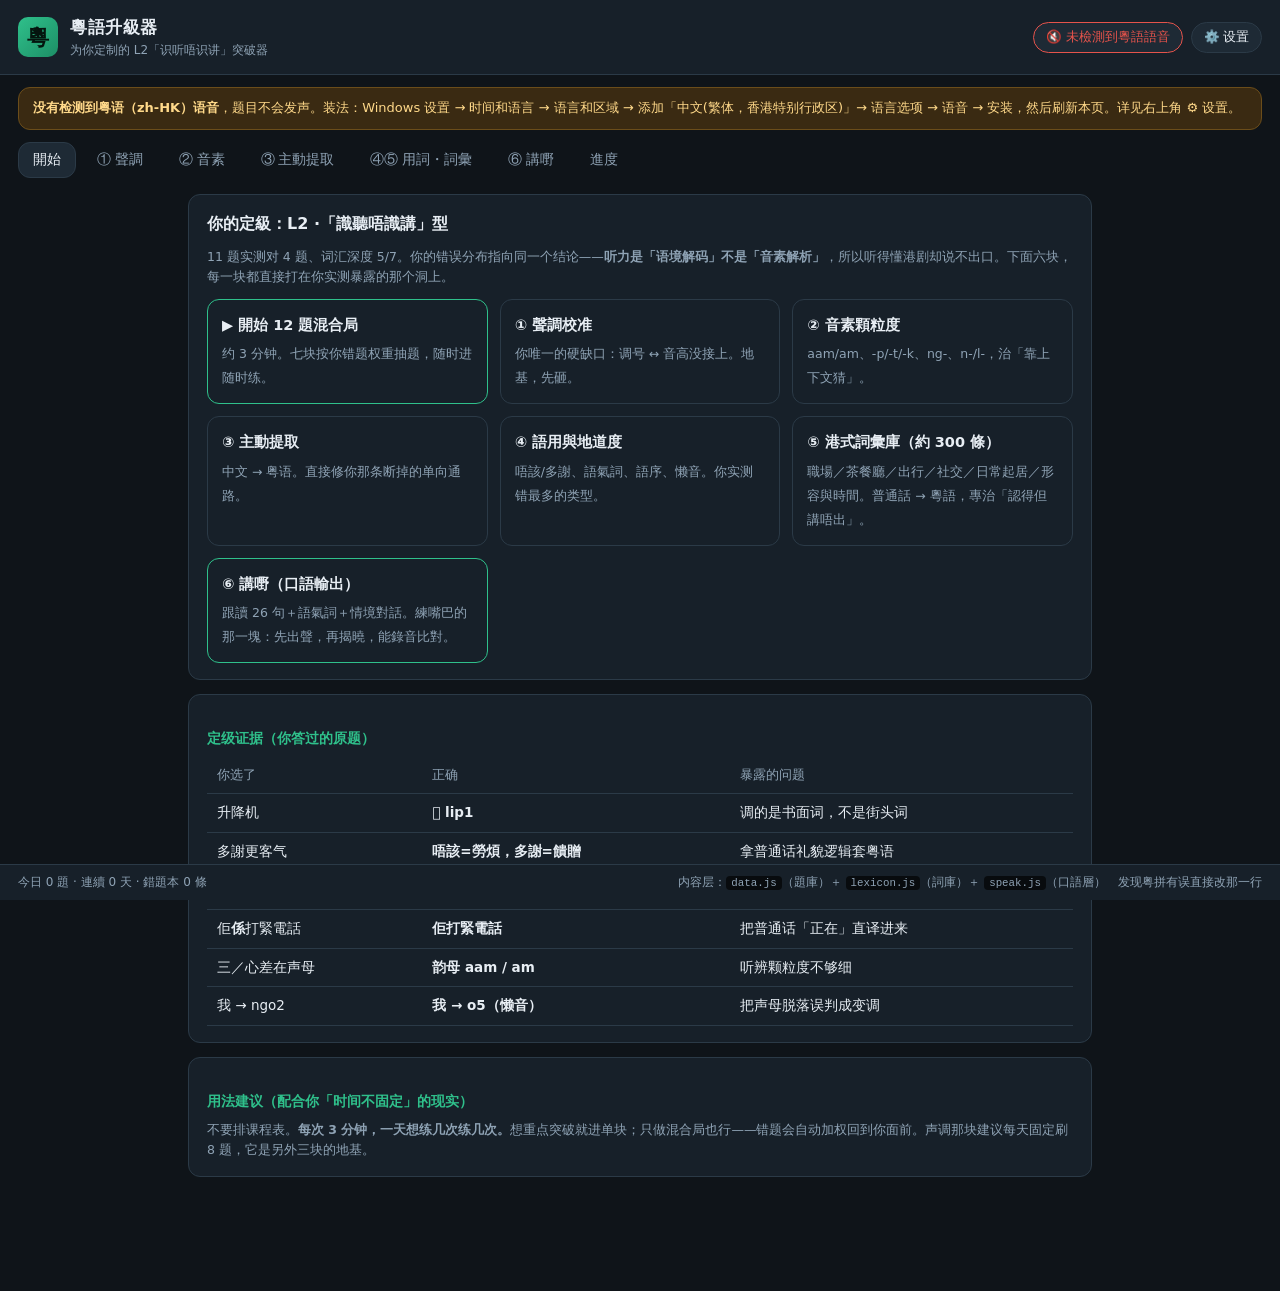
==== index.html @ c8d817ca "Add files via upload" ====
<!DOCTYPE html>
<html lang="zh-Hans">
<head>
<meta charset="utf-8">
<meta name="viewport" content="width=device-width, initial-scale=1">
<meta name="theme-color" content="#0f1419">
<meta name="apple-mobile-web-app-capable" content="yes">
<meta name="apple-mobile-web-app-status-bar-style" content="black-translucent">
<meta name="apple-mobile-web-app-title" content="粵語升級器">
<link rel="icon" href="data:image/svg+xml,%3Csvg xmlns='http://www.w3.org/2000/svg' viewBox='0 0 32 32'%3E%3Crect width='32' height='32' rx='7' fill='%232fc08b'/%3E%3Ctext x='16' y='24' font-size='21' text-anchor='middle' fill='%2304140e'%3E%E7%B2%B5%3C/text%3E%3C/svg%3E">
<title>粵語升級器 · CantoDrill</title>
<link rel="stylesheet" href="style.css">
</head>
<body>

<header class="top">
  <div class="brand">
    <span class="logo">粵</span>
    <div>
      <h1>粵語升級器</h1>
      <p class="sub">为你定制的 L2「识听唔识讲」突破器</p>
    </div>
  </div>
  <div class="top-right">
    <button id="voiceChip" class="chip" title="点击检测／选择粤语语音">🔊 检测语音</button>
    <button id="btnSettings" class="chip">⚙️ 设置</button>
  </div>
</header>

<div id="voiceWarn" class="warn hidden"></div>

<nav class="tabs" id="tabs">
  <button data-route="home" class="active">開始</button>
  <button data-route="tone">① 聲調</button>
  <button data-route="pair">② 音素</button>
  <button data-route="drill">③ 主動提取</button>
  <button data-route="lex">④⑤ 用詞・詞彙</button>
  <button data-route="speak">⑥ 講嘢</button>
  <button data-route="progress">進度</button>
</nav>

<main id="view"></main>

<footer class="foot">
  <span id="footStat"></span>
  <span class="dim">内容层：<code>data.js</code>（題庫）＋ <code>lexicon.js</code>（詞庫）＋ <code>speak.js</code>（口語層）　发现粤拼有误直接改那一行</span>
</footer>

<!-- 设置面板 -->
<div id="settings" class="drawer hidden">
  <div class="drawer-inner">
    <h2>设置</h2>

    <label>粤语语音（zh-HK）
      <select id="voiceSel"></select>
    </label>

    <label>语速 <b id="rateVal">0.8</b>×
      <input id="rate" type="range" min="0.4" max="1.2" step="0.05" value="0.8">
    </label>

    <div class="row">
      <button id="btnTest" class="btn small">试听「唔該，埋單」</button>
      <button id="btnList" class="btn small ghost">列出全部语音</button>
    </div>

    <label>每局题量 <b id="lenVal">12</b>
      <input id="len" type="range" min="6" max="30" step="1" value="12">
    </label>

    <details>
      <summary>没有粤语语音怎么办？</summary>
      <p class="dim small">
        Windows：设置 → 时间和语言 → 语言和区域 → 中文(繁体，香港特别行政区) → 语言选项 → 语音 → 安装。
        装完刷新本页。装不了也能用：所有题目都有粤拼，只是没有声音。
      </p>
    </details>

    <hr>
    <button id="btnReset" class="btn danger small">清除全部学习进度</button>
    <button id="btnClose" class="btn small">关闭</button>
  </div>
</div>

<div id="voiceList" class="drawer hidden">
  <div class="drawer-inner">
    <h2>本机可用语音</h2>
    <div id="voiceListBody" class="dim small"></div>
    <button id="btnCloseList" class="btn small">关闭</button>
  </div>
</div>

<script src="data.js"></script>
<script src="lexicon.js"></script>
<script src="speak.js"></script>
<script src="app.js"></script>
</body>
</html>
---- style.css ----
:root{
  --bg:#0f1419; --panel:#172029; --panel2:#1e2a35; --line:#2b3a47;
  --fg:#e8eef4; --dim:#8fa3b5; --jade:#2fc08b; --jade-d:#1d8f66;
  --amber:#f0b429; --red:#e5534b; --blue:#4a9eda;
  --radius:12px;
}
*{box-sizing:border-box}
html,body{margin:0;padding:0}
body{
  background:var(--bg); color:var(--fg);
  font:15px/1.6 "Microsoft YaHei","PingFang SC","Segoe UI",system-ui,sans-serif;
  padding-bottom:70px;
}
code{background:#000a;padding:1px 5px;border-radius:4px;font-size:.9em}
.hidden{display:none !important}
.dim{color:var(--dim)}
.small{font-size:12.5px}

/* ---------- header ---------- */
.top{
  display:flex;justify-content:space-between;align-items:center;gap:12px;
  padding:14px 18px;border-bottom:1px solid var(--line);background:var(--panel);
  position:sticky;top:0;z-index:20;flex-wrap:wrap;
}
.brand{display:flex;align-items:center;gap:12px}
.logo{
  width:40px;height:40px;flex:0 0 40px;border-radius:10px;
  background:linear-gradient(135deg,var(--jade),var(--jade-d));
  display:grid;place-items:center;font-size:22px;font-weight:700;color:#04140e;
}
.top h1{margin:0;font-size:17px;letter-spacing:.5px}
.sub{margin:0;font-size:12px;color:var(--dim)}
.top-right{display:flex;gap:8px}
.chip{
  background:var(--panel2);color:var(--fg);border:1px solid var(--line);
  border-radius:999px;padding:6px 12px;font-size:12.5px;cursor:pointer;
}
.chip:hover{border-color:var(--jade)}
.chip.on{border-color:var(--jade);color:var(--jade)}
.chip.off{border-color:var(--red);color:var(--red)}

/* ---------- warn ---------- */
.warn{
  margin:12px 18px 0;padding:10px 14px;border-radius:var(--radius);
  background:#3a2a12;border:1px solid #6b4d1a;color:#ffd98a;font-size:13px;
}

/* ---------- tabs ---------- */
.tabs{display:flex;gap:6px;padding:12px 18px 0;flex-wrap:wrap}
.tabs button{
  background:transparent;border:1px solid transparent;color:var(--dim);
  padding:8px 14px;border-radius:var(--radius);cursor:pointer;font-size:13.5px;
}
.tabs button:hover{color:var(--fg);background:var(--panel)}
.tabs button.active{background:var(--panel2);color:var(--fg);border-color:var(--line)}

/* ---------- layout ---------- */
main{padding:16px 18px 30px;max-width:940px;margin:0 auto}
.card{
  background:var(--panel);border:1px solid var(--line);border-radius:var(--radius);
  padding:16px 18px;margin-bottom:14px;
}
.card h2{margin:0 0 10px;font-size:16px}
.card h3{margin:16px 0 8px;font-size:14px;color:var(--jade)}
.grid{display:grid;gap:12px;grid-template-columns:repeat(auto-fit,minmax(210px,1fr))}
.mod{
  background:var(--panel);border:1px solid var(--line);border-radius:var(--radius);
  padding:14px;cursor:pointer;transition:.15s;text-align:left;
}
.mod:hover{border-color:var(--jade);transform:translateY(-2px)}
.mod b{display:block;font-size:14.5px;margin-bottom:4px}
.mod span{font-size:12.5px;color:var(--dim)}

/* ---------- buttons ---------- */
.btn{
  background:var(--jade);color:#04140e;border:0;border-radius:10px;
  padding:11px 18px;font-size:14.5px;font-weight:600;cursor:pointer;
}
.btn:hover{filter:brightness(1.08)}
.btn.small{padding:7px 13px;font-size:13px}
.btn.ghost{background:transparent;border:1px solid var(--line);color:var(--fg)}
.btn.danger{background:var(--red);color:#fff}
.btn.big{display:block;width:100%;padding:16px;font-size:16.5px}
.btn[disabled]{opacity:.45;cursor:default}

/* ---------- quiz ---------- */
.qhead{display:flex;justify-content:space-between;font-size:12.5px;color:var(--dim);margin-bottom:14px}
.bar{height:4px;background:var(--panel2);border-radius:3px;overflow:hidden;margin-bottom:16px}
.bar i{display:block;height:100%;background:var(--jade);transition:.25s}

.prompt{text-align:center;padding:14px 6px}
.prompt .hz{font-size:44px;letter-spacing:4px;font-weight:600}
.prompt .jy{font-size:19px;color:var(--jade);letter-spacing:1.2px;margin-top:6px}
.prompt .zh{font-size:26px;font-weight:600;line-height:1.5}
.prompt .asklbl{font-size:13px;color:var(--dim);margin-bottom:8px}

.opts{display:grid;gap:9px;grid-template-columns:1fr 1fr;margin-top:12px}
.opts.one-col{grid-template-columns:1fr}
.opts.six{grid-template-columns:repeat(6,1fr)}
.opt{
  background:var(--panel2);border:1px solid var(--line);color:var(--fg);
  border-radius:10px;padding:13px;cursor:pointer;font-size:15px;text-align:center;
}
.opt:hover{border-color:var(--jade)}
.opt.right{background:#123a2b;border-color:var(--jade);color:var(--jade)}
.opt.wrong{background:#3a1a18;border-color:var(--red);color:#ffb3ae}
.opt .l2{display:block;font-size:12.5px;color:var(--dim);margin-top:3px}

.fb{margin-top:14px;padding:12px 14px;border-radius:10px;font-size:13.5px;line-height:1.7}
.fb.ok{background:#123a2b;border:1px solid var(--jade-d)}
.fb.no{background:#3a1a18;border:1px solid #7a2b26}
.fb .tag{font-weight:700;margin-right:6px}
.fb .rule{display:block;margin-top:6px;color:var(--dim)}

.actions{display:flex;gap:10px;margin-top:14px;flex-wrap:wrap;justify-content:center}

/* ---------- tone table ---------- */
table{width:100%;border-collapse:collapse;font-size:13.5px}
th,td{text-align:left;padding:8px 10px;border-bottom:1px solid var(--line)}
th{color:var(--dim);font-weight:500;font-size:12.5px}
.contour{display:inline-block;width:66px;height:30px;vertical-align:middle}
.contour svg{display:block}

/* ---------- list ---------- */
.item{
  border:1px solid var(--line);border-radius:10px;padding:11px 13px;margin-bottom:8px;
  background:var(--panel2);display:flex;justify-content:space-between;gap:12px;align-items:flex-start;
}
.item .l{flex:1}
.item .hz{font-size:17px;font-weight:600}
.item .jy{color:var(--jade);font-size:13px;margin-left:8px}
.item .note{font-size:12.5px;color:var(--dim);margin-top:3px}
.item .cn{color:var(--dim);text-decoration:line-through;font-size:13px}
.mini{
  background:var(--panel);border:1px solid var(--line);color:var(--fg);
  border-radius:8px;width:32px;height:32px;cursor:pointer;flex:0 0 32px;font-size:14px;
}
.mini:hover{border-color:var(--jade)}

/* ---------- stats ---------- */
.stat{display:flex;gap:18px;flex-wrap:wrap;margin-bottom:6px}
.stat div{background:var(--panel2);border-radius:10px;padding:10px 14px;min-width:100px}
.stat b{display:block;font-size:22px;color:var(--jade)}
.stat span{font-size:12px;color:var(--dim)}
.acc{height:8px;background:var(--panel2);border-radius:4px;overflow:hidden;margin:5px 0}
.acc i{display:block;height:100%;background:var(--jade)}

/* ---------- drawer ---------- */
.drawer{
  position:fixed;inset:0;background:#000b;z-index:50;
  display:flex;align-items:flex-start;justify-content:center;padding:60px 16px;
}
.drawer-inner{
  background:var(--panel);border:1px solid var(--line);border-radius:var(--radius);
  padding:20px;width:100%;max-width:460px;max-height:80vh;overflow:auto;
}
.drawer h2{margin:0 0 14px;font-size:16px}
.drawer label{display:block;margin-bottom:14px;font-size:13px;color:var(--dim)}
.drawer select,.drawer input[type=range]{width:100%;margin-top:6px}
.drawer select{background:var(--panel2);color:var(--fg);border:1px solid var(--line);border-radius:8px;padding:8px}
.drawer .row{display:flex;gap:8px;margin-bottom:14px;flex-wrap:wrap}
.drawer hr{border:0;border-top:1px solid var(--line);margin:16px 0}
.drawer details{margin-bottom:14px}
.drawer summary{cursor:pointer;font-size:13px;color:var(--jade)}

.foot{
  position:fixed;bottom:0;left:0;right:0;background:var(--panel);
  border-top:1px solid var(--line);padding:8px 18px;font-size:12px;color:var(--dim);
  display:flex;justify-content:space-between;gap:12px;flex-wrap:wrap;
}
@media (max-width:560px){
  .opts.six{grid-template-columns:repeat(3,1fr)}
  .opts{grid-template-columns:1fr}
  .prompt .hz{font-size:30px}
  .prompt .zh{font-size:20px}
  main{padding:12px 12px 72px}
  .card{padding:14px}
  .btn{padding:12px 14px}
  .btn.big{padding:15px;font-size:16px}
  .top{padding:10px 12px}
  .top h1{font-size:16px}
  .sub{display:none}
  .logo{width:32px;height:32px;flex:0 0 32px;font-size:18px}
  .tabs{padding:8px 10px 0;gap:5px}
  .tabs button{padding:8px 10px;font-size:13px}
  .item{padding:9px 10px}
  .item .hz{font-size:16px}
  .foot{padding:6px 12px;font-size:11px}
  .foot .dim{display:none}
}
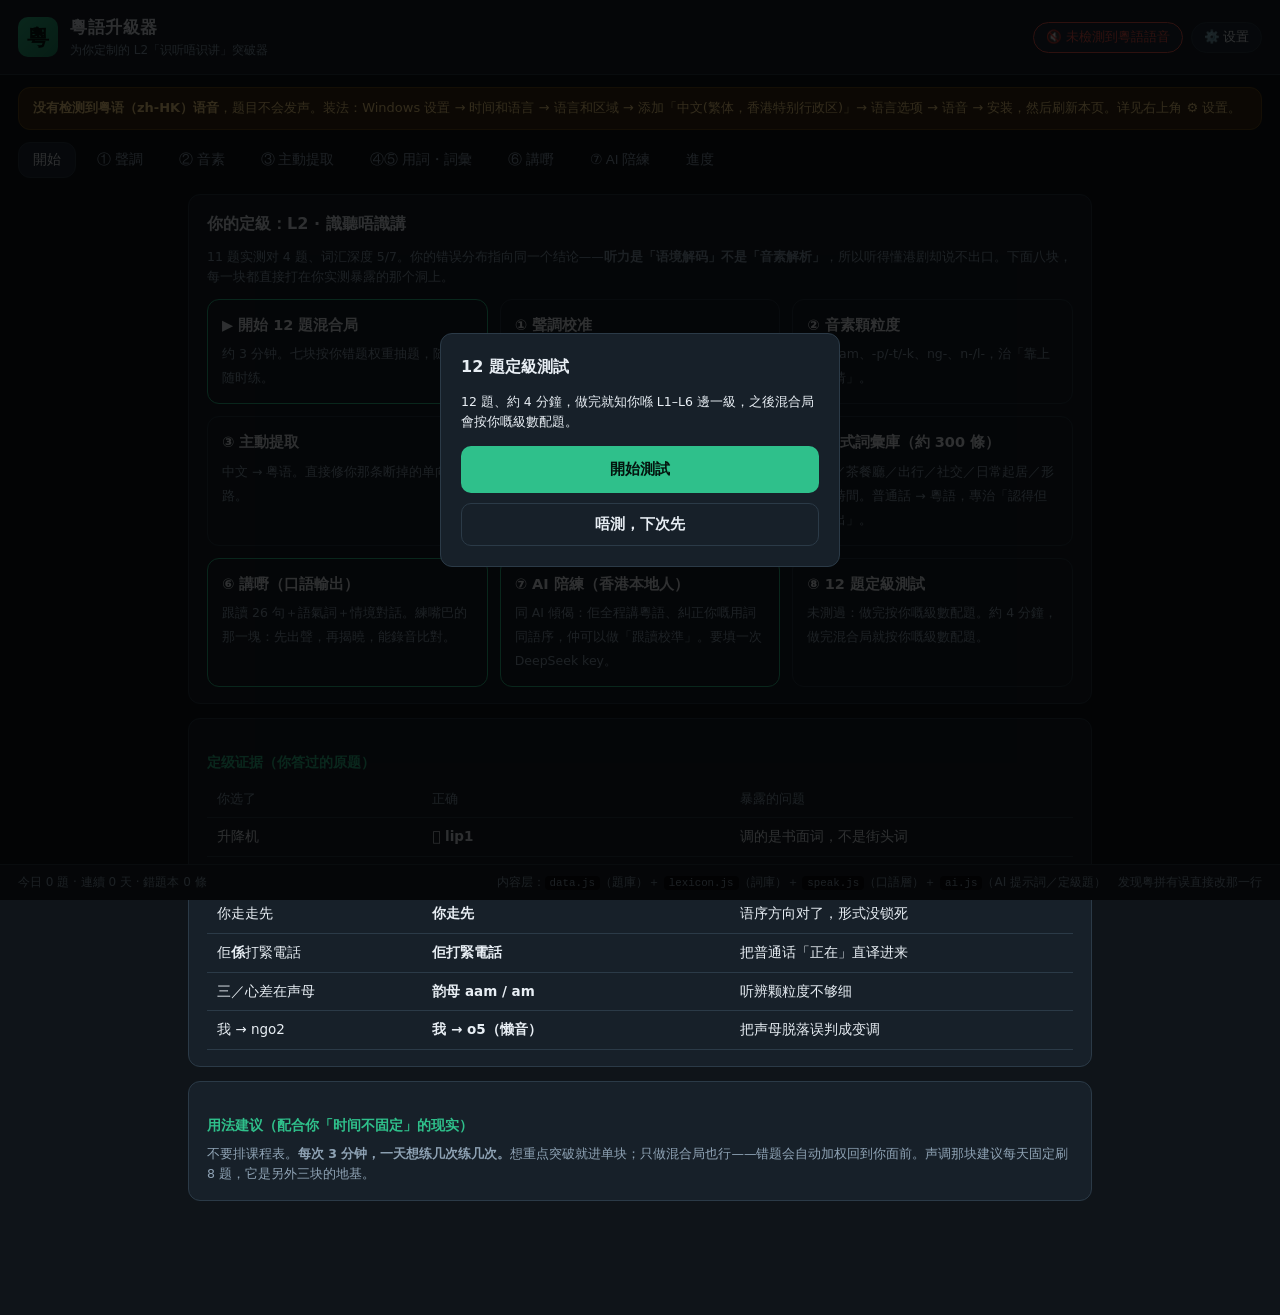
==== commit b9e2e974: "Add files via upload" ====
--- a/index.html
+++ b/index.html
@@ -36,6 +36,7 @@
   <button data-route="drill">③ 主動提取</button>
   <button data-route="lex">④⑤ 用詞・詞彙</button>
   <button data-route="speak">⑥ 講嘢</button>
+  <button data-route="ai">⑦ AI 陪練</button>
   <button data-route="progress">進度</button>
 </nav>
 
@@ -43,7 +44,7 @@
 
 <footer class="foot">
   <span id="footStat"></span>
-  <span class="dim">内容层：<code>data.js</code>（題庫）＋ <code>lexicon.js</code>（詞庫）＋ <code>speak.js</code>（口語層）　发现粤拼有误直接改那一行</span>
+  <span class="dim">内容层：<code>data.js</code>（題庫）＋ <code>lexicon.js</code>（詞庫）＋ <code>speak.js</code>（口語層）＋ <code>ai.js</code>（AI 提示詞／定級題）　发现粤拼有误直接改那一行</span>
 </footer>
 
 <!-- 设置面板 -->
@@ -77,6 +78,41 @@
     </details>
 
     <hr>
+    <h3>⑦ AI 陪練 / 語言</h3>
+
+    <label>界面與 AI 語言
+      <select id="aiLangSel">
+        <option value="yue">粵語（繁體，港式口語）</option>
+        <option value="zh">普通话（简体，AI 用普通话解释）</option>
+      </select>
+    </label>
+
+    <label>粵語語音識別（用嚟校準發音）
+      <select id="asrLangSel">
+        <option value="yue-Hant-HK">粵語 yue-Hant-HK（最先試）</option>
+        <option value="zh-HK">zh-HK（本機冇粵語識別時）</option>
+        <option value="zh-CN">zh-CN（最後手段）</option>
+      </select>
+    </label>
+
+    <label>DeepSeek API key（只存本機瀏覽器）
+      <input id="aiKeySet" type="password" autocomplete="off" spellcheck="false" placeholder="sk-...">
+    </label>
+
+    <label>模型
+      <input id="aiModelSet" type="text" spellcheck="false" placeholder="deepseek-chat">
+    </label>
+
+    <details>
+      <summary>AI 陪練點用？點解要 key？</summary>
+      <p class="dim small">
+        本頁係純靜態網頁、冇後端，所以 AI 由你部機嘅瀏覽器直接叫 DeepSeek（api.deepseek.com）。
+        去 platform.deepseek.com 註冊、充 ¥10、建一個 API key，貼上上面個格就得。
+        key 淨係存喺你本機 localStorage，唔會上傳去任何作者伺服器（都冇作者伺服器）。
+      </p>
+    </details>
+
+    <hr>
     <button id="btnReset" class="btn danger small">清除全部学习进度</button>
     <button id="btnClose" class="btn small">关闭</button>
   </div>
@@ -93,6 +129,8 @@
 <script src="data.js"></script>
 <script src="lexicon.js"></script>
 <script src="speak.js"></script>
+<script src="ai.js"></script>
+<script src="aiui.js"></script>
 <script src="app.js"></script>
 </body>
 </html>
--- a/style.css
+++ b/style.css
@@ -167,6 +167,53 @@
   position:fixed;bottom:0;left:0;right:0;background:var(--panel);
   border-top:1px solid var(--line);padding:8px 18px;font-size:12px;color:var(--dim);
   display:flex;justify-content:space-between;gap:12px;flex-wrap:wrap;
+}
+/* ---------- ⑦ AI 陪練 ---------- */
+:root{ --red2:#ff6b6b; }
+
+.fld{display:block;margin:10px 0}
+.fld > span{display:block;font-size:13px;color:var(--dim);margin-bottom:5px}
+.fld input,.fld textarea{
+  width:100%;background:var(--panel2);color:var(--fg);border:1px solid var(--line);
+  border-radius:10px;padding:10px 12px;font:inherit;font-size:14px;resize:vertical;
+}
+.fld input:focus,.fld textarea:focus{outline:none;border-color:var(--jade)}
+
+.chathead{display:flex;flex-direction:column;gap:2px;margin-bottom:10px}
+.chat{
+  display:flex;flex-direction:column;gap:10px;max-height:52vh;overflow:auto;
+  padding:4px 2px 8px;
+}
+.msg{max-width:86%;border-radius:12px;padding:10px 12px;border:1px solid var(--line)}
+.msg .who{font-size:11.5px;color:var(--dim);margin-bottom:3px}
+.msg .txt{font-size:14.5px;line-height:1.65;white-space:pre-wrap;word-break:break-word}
+.msg .txt.hz{font-size:19px;font-weight:600;letter-spacing:1px}
+.msg .jy{color:var(--jade);font-size:12.5px;margin-top:2px}
+.msg .note{color:var(--dim);font-size:12.5px;margin-top:2px}
+.msg .fix{
+  margin-top:7px;padding:7px 9px;border-radius:8px;font-size:12.5px;
+  background:#3a2a12;border:1px solid #6b4d1a;color:#ffd98a;
+}
+.msg.ai{align-self:flex-start;background:var(--panel2)}
+.msg.me{align-self:flex-end;background:#123a2b;border-color:var(--jade-d)}
+.msg .actions{margin-top:6px}
+
+.overlay{
+  position:fixed;inset:0;background:#000c;z-index:60;display:flex;
+  align-items:center;justify-content:center;padding:18px;
+}
+.overlay .sheet{
+  background:var(--panel);border:1px solid var(--line);border-radius:var(--radius);
+  padding:20px;width:100%;max-width:400px;
+}
+.overlay .sheet h3{margin:0 0 8px;font-size:16px}
+.overlay .sheet .btn.big{font-size:15px;padding:14px}
+
+@media (max-width:560px){
+  .chat{max-height:46vh}
+  .msg{max-width:94%}
+  .msg .txt.hz{font-size:17px}
+  .overlay{padding:14px;align-items:flex-start;padding-top:8vh}
 }
 @media (max-width:560px){
   .opts.six{grid-template-columns:repeat(3,1fr)}
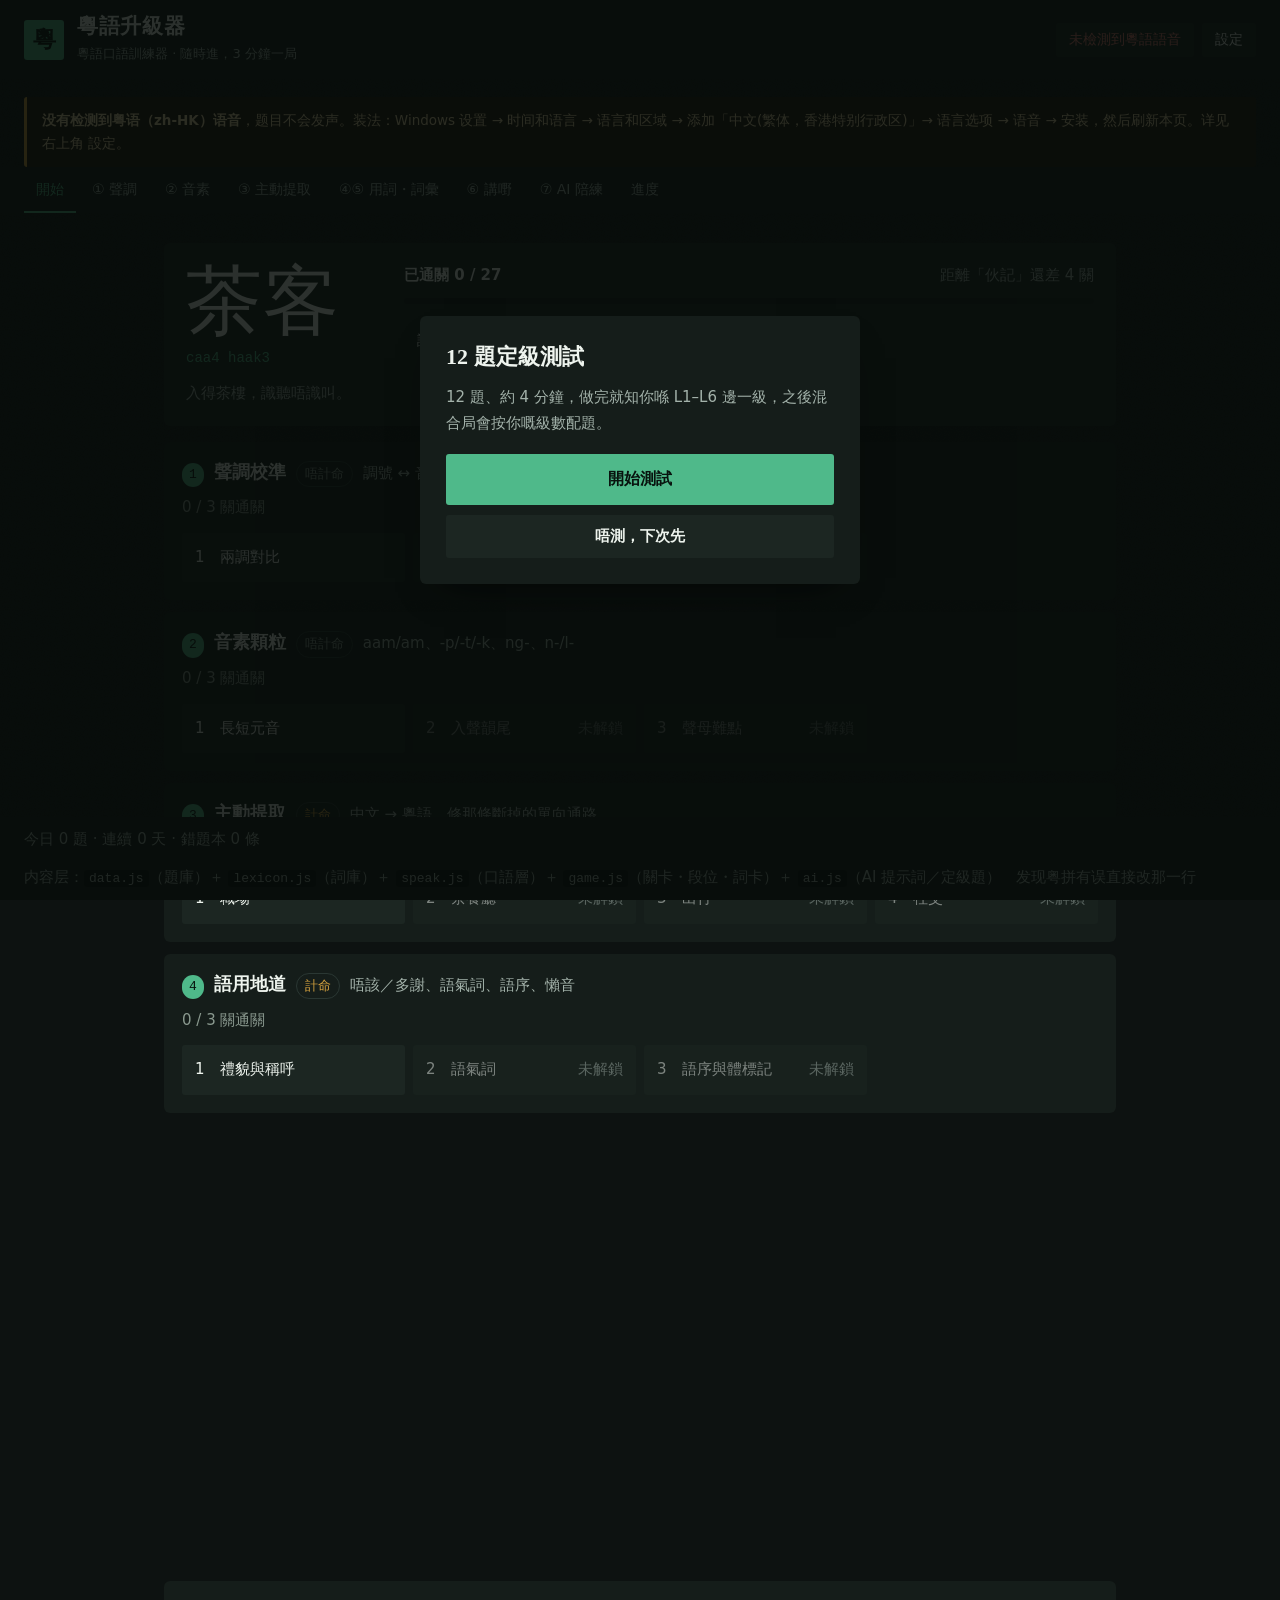
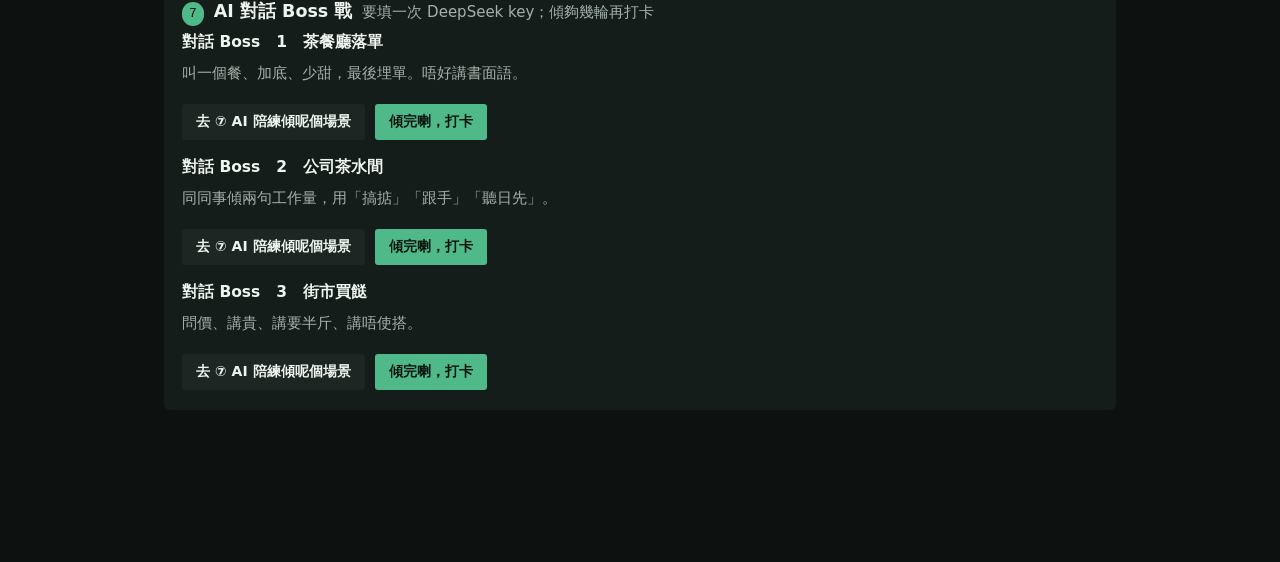
==== commit 114e07e4: "Add files via upload" ====
--- a/index.html
+++ b/index.html
@@ -3,11 +3,12 @@
 <head>
 <meta charset="utf-8">
 <meta name="viewport" content="width=device-width, initial-scale=1">
-<meta name="theme-color" content="#0f1419">
+<meta name="theme-color" content="#0d1211">
 <meta name="apple-mobile-web-app-capable" content="yes">
 <meta name="apple-mobile-web-app-status-bar-style" content="black-translucent">
 <meta name="apple-mobile-web-app-title" content="粵語升級器">
-<link rel="icon" href="data:image/svg+xml,%3Csvg xmlns='http://www.w3.org/2000/svg' viewBox='0 0 32 32'%3E%3Crect width='32' height='32' rx='7' fill='%232fc08b'/%3E%3Ctext x='16' y='24' font-size='21' text-anchor='middle' fill='%2304140e'%3E%E7%B2%B5%3C/text%3E%3C/svg%3E">
+<meta name="description" content="粤语口语训练器：声调、音素、主动提取、港式词汇、语气词、跟读、AI 陪练（香港本地人角色扮演）。纯静态网页，手机可直接打开。">
+<link rel="icon" href="data:image/svg+xml,%3Csvg xmlns='http://www.w3.org/2000/svg' viewBox='0 0 32 32'%3E%3Crect width='32' height='32' rx='5' fill='%230d1211' stroke='%234fb98a'/%3E%3Ctext x='16' y='24' font-size='21' text-anchor='middle' fill='%234fb98a'%3E%E7%B2%B5%3C/text%3E%3C/svg%3E">
 <title>粵語升級器 · CantoDrill</title>
 <link rel="stylesheet" href="style.css">
 </head>
@@ -18,12 +19,12 @@
     <span class="logo">粵</span>
     <div>
       <h1>粵語升級器</h1>
-      <p class="sub">为你定制的 L2「识听唔识讲」突破器</p>
+      <p class="sub">粵語口語訓練器 · 隨時進，3 分鐘一局</p>
     </div>
   </div>
   <div class="top-right">
-    <button id="voiceChip" class="chip" title="点击检测／选择粤语语音">🔊 检测语音</button>
-    <button id="btnSettings" class="chip">⚙️ 设置</button>
+    <button id="voiceChip" class="chip" title="点击检测／选择粤语语音">检测语音</button>
+    <button id="btnSettings" class="chip">設定</button>
   </div>
 </header>
 
@@ -44,7 +45,7 @@
 
 <footer class="foot">
   <span id="footStat"></span>
-  <span class="dim">内容层：<code>data.js</code>（題庫）＋ <code>lexicon.js</code>（詞庫）＋ <code>speak.js</code>（口語層）＋ <code>ai.js</code>（AI 提示詞／定級題）　发现粤拼有误直接改那一行</span>
+  <span class="dim">内容层：<code>data.js</code>（題庫）＋ <code>lexicon.js</code>（詞庫）＋ <code>speak.js</code>（口語層）＋ <code>game.js</code>（關卡・段位・詞卡）＋ <code>ai.js</code>（AI 提示詞／定級題）　发现粤拼有误直接改那一行</span>
 </footer>
 
 <!-- 设置面板 -->
@@ -103,6 +104,14 @@
       <input id="aiModelSet" type="text" spellcheck="false" placeholder="deepseek-chat">
     </label>
 
+    <label class="check"><input id="autoSpeakSet" type="checkbox"> AI 回話自動朗讀（粵語）</label>
+    <label class="check"><input id="sfxSet" type="checkbox"> 遊戲音效（答對／連擊／通關）</label>
+
+    <div class="row">
+      <button id="btnDiag" class="btn small">一鍵自檢（聲音・麥克風・AI）</button>
+    </div>
+    <div id="diagOut" class="diag hidden"></div>
+
     <details>
       <summary>AI 陪練點用？點解要 key？</summary>
       <p class="dim small">
@@ -129,6 +138,9 @@
 <script src="data.js"></script>
 <script src="lexicon.js"></script>
 <script src="speak.js"></script>
+<script src="sound.js"></script>
+<script src="game.js"></script>
+<script src="gameui.js"></script>
 <script src="ai.js"></script>
 <script src="aiui.js"></script>
 <script src="app.js"></script>
--- a/style.css
+++ b/style.css
@@ -1,237 +1,449 @@
+/* ============================================================
+   粵語升級器 · 視覺方向：舊香港印刷 × 粵語課本（v3）
+   墨黑帶綠底 / 單一降飽和玉綠主色 / 襯線粵字 / 紙張顆粒
+   改動要點（2026-10-15 第三版，照真瀏覽器量測結果改）：
+     · 正文 12.5px → 15.5px（量測說 12.5px 太小）
+     · 灰字對比提高（--dim / --faint 提亮）
+     · 去掉所有裝飾性細線：行與行用「色階 + 空間」分開，線只留表格與表單
+     · 卡片不再描邊，用比底色高一階的面
+     · 標題放大成真正的視覺焦點；標籤改句首大小寫，不再小型大寫
+     · 去掉漸變與光暈（此風格不要漸變）
+   所有類名與變量名保持不變，JS 不用改。
+   ============================================================ */
 :root{
-  --bg:#0f1419; --panel:#172029; --panel2:#1e2a35; --line:#2b3a47;
-  --fg:#e8eef4; --dim:#8fa3b5; --jade:#2fc08b; --jade-d:#1d8f66;
-  --amber:#f0b429; --red:#e5534b; --blue:#4a9eda;
-  --radius:12px;
+  /* 底色：帶綠調的墨黑（不用純黑），面與面之間靠色階分開 */
+  --bg:#0d1211; --panel:#151d1a; --panel2:#1c2622; --line:#2a3733;
+  --fg:#eef4ee; --dim:#a3b2aa; --faint:#8a998f;
+  /* 唯一主色：降飽和玉綠 */
+  --jade:#4fb98a; --jade-d:#2c7a5b;
+  /* 語義色：只用在狀態 */
+  --amber:#d3a13f; --red:#c9615a; --red2:#e0796f; --blue:#5b8fb0;
+  --ink:#08130e;
+
+  --radius:6px;
+  --radius-sm:3px;
+
+  --serif:"Noto Serif TC","Songti TC","Source Han Serif TC","Songti SC",Georgia,serif;
+  --sans:"PingFang TC","PingFang SC","Microsoft JhengHei","Microsoft YaHei","Noto Sans TC",system-ui,sans-serif;
+  --mono:ui-monospace,"SF Mono","JetBrains Mono",Consolas,"Courier New",monospace;
+
+  --ease:cubic-bezier(.2,.7,.2,1);
+  --t:180ms;
+  --shadow:0 18px 40px -24px rgba(0,0,0,.9);
 }
 *{box-sizing:border-box}
+html{scroll-behavior:smooth}
 html,body{margin:0;padding:0}
 body{
   background:var(--bg); color:var(--fg);
-  font:15px/1.6 "Microsoft YaHei","PingFang SC","Segoe UI",system-ui,sans-serif;
-  padding-bottom:70px;
-}
-code{background:#000a;padding:1px 5px;border-radius:4px;font-size:.9em}
+  font:16px/1.7 var(--sans);
+  padding-bottom:84px;
+  -webkit-font-smoothing:antialiased;
+  position:relative;
+}
+/* 紙張顆粒：固定疊層，不攔事件（紋理，不是漸變） */
+body::before{
+  content:"";position:fixed;inset:0;pointer-events:none;z-index:0;opacity:.13;
+  background-image:url("data:image/svg+xml,%3Csvg xmlns='http://www.w3.org/2000/svg' width='140' height='140'%3E%3Cfilter id='n'%3E%3CfeTurbulence type='fractalNoise' baseFrequency='.85' numOctaves='3'/%3E%3C/filter%3E%3Crect width='140' height='140' filter='url(%23n)' opacity='.5'/%3E%3C/svg%3E");
+}
+body > *{position:relative;z-index:1}
+
+code{font-family:var(--mono);background:#0007;padding:1px 5px;border-radius:var(--radius-sm);font-size:.9em}
 .hidden{display:none !important}
 .dim{color:var(--dim)}
-.small{font-size:12.5px}
-
-/* ---------- header ---------- */
+.small{font-size:15px}
+a{color:var(--jade)}
+::selection{background:rgba(79,185,138,.28)}
+:focus-visible{outline:2px solid var(--jade);outline-offset:2px;border-radius:var(--radius-sm)}
+
+/* ---------- header：左對齊，不做居中英雄；面比底色高一階 ---------- */
 .top{
-  display:flex;justify-content:space-between;align-items:center;gap:12px;
-  padding:14px 18px;border-bottom:1px solid var(--line);background:var(--panel);
+  display:flex;justify-content:space-between;align-items:center;gap:14px;
+  padding:14px 24px;background:#111816;
   position:sticky;top:0;z-index:20;flex-wrap:wrap;
 }
-.brand{display:flex;align-items:center;gap:12px}
+.brand{display:flex;align-items:center;gap:13px}
 .logo{
-  width:40px;height:40px;flex:0 0 40px;border-radius:10px;
-  background:linear-gradient(135deg,var(--jade),var(--jade-d));
-  display:grid;place-items:center;font-size:22px;font-weight:700;color:#04140e;
-}
-.top h1{margin:0;font-size:17px;letter-spacing:.5px}
-.sub{margin:0;font-size:12px;color:var(--dim)}
-.top-right{display:flex;gap:8px}
+  width:40px;height:40px;flex:0 0 40px;border-radius:var(--radius-sm);
+  background:var(--jade);color:var(--ink);
+  display:grid;place-items:center;
+  font:700 23px/1 var(--serif);
+}
+.top h1{
+  margin:0;font:600 21px/1.2 var(--serif);letter-spacing:.03em;
+  text-wrap:balance;
+}
+.sub{margin:4px 0 0;font-size:13px;color:var(--dim)}
+.top-right{display:flex;gap:8px;align-items:center}
 .chip{
-  background:var(--panel2);color:var(--fg);border:1px solid var(--line);
-  border-radius:999px;padding:6px 12px;font-size:12.5px;cursor:pointer;
-}
-.chip:hover{border-color:var(--jade)}
-.chip.on{border-color:var(--jade);color:var(--jade)}
-.chip.off{border-color:var(--red);color:var(--red)}
-
-/* ---------- warn ---------- */
+  background:var(--panel2);color:var(--fg);border:0;
+  border-radius:var(--radius-sm);padding:8px 13px;font:500 13.5px var(--sans);
+  cursor:pointer;transition:background var(--t) var(--ease),color var(--t) var(--ease),transform var(--t) var(--ease);
+}
+.chip:hover{background:#243029;transform:translateY(-1px)}
+.chip:active{transform:translateY(0)}
+.chip.on{color:var(--jade)}
+.chip.off{color:var(--red2)}
+
+/* ---------- warn：左側色條，不用整塊黃底 ---------- */
 .warn{
-  margin:12px 18px 0;padding:10px 14px;border-radius:var(--radius);
-  background:#3a2a12;border:1px solid #6b4d1a;color:#ffd98a;font-size:13px;
-}
-
-/* ---------- tabs ---------- */
-.tabs{display:flex;gap:6px;padding:12px 18px 0;flex-wrap:wrap}
+  margin:18px 24px 0;padding:12px 15px;border-radius:var(--radius-sm);
+  background:#221a0d;border-left:3px solid var(--amber);
+  color:#ecd8a8;font-size:13.5px;line-height:1.7;
+}
+
+/* ---------- tabs：可橫向滾動的文字軌，active 用 2px 主色條 ---------- */
+.tabs{
+  display:flex;gap:4px;padding:0 24px;flex-wrap:nowrap;overflow-x:auto;
+  background:#111816;scrollbar-width:none;
+}
+.tabs::-webkit-scrollbar{display:none}
 .tabs button{
-  background:transparent;border:1px solid transparent;color:var(--dim);
-  padding:8px 14px;border-radius:var(--radius);cursor:pointer;font-size:13.5px;
-}
-.tabs button:hover{color:var(--fg);background:var(--panel)}
-.tabs button.active{background:var(--panel2);color:var(--fg);border-color:var(--line)}
+  background:transparent;border:0;border-bottom:2px solid transparent;
+  color:var(--dim);padding:14px 12px 12px;cursor:pointer;
+  font:500 14px var(--sans);white-space:nowrap;
+  transition:color var(--t) var(--ease),border-color var(--t) var(--ease);
+}
+.tabs button:hover{color:var(--fg)}
+.tabs button.active{color:var(--jade);border-bottom-color:var(--jade)}
 
 /* ---------- layout ---------- */
-main{padding:16px 18px 30px;max-width:940px;margin:0 auto}
+main{padding:30px 24px 56px;max-width:1000px;margin:0 auto}
 .card{
-  background:var(--panel);border:1px solid var(--line);border-radius:var(--radius);
-  padding:16px 18px;margin-bottom:14px;
-}
-.card h2{margin:0 0 10px;font-size:16px}
-.card h3{margin:16px 0 8px;font-size:14px;color:var(--jade)}
-.grid{display:grid;gap:12px;grid-template-columns:repeat(auto-fit,minmax(210px,1fr))}
+  background:var(--panel);border:0;border-radius:var(--radius);
+  padding:24px;margin-bottom:26px;
+}
+.card h2{
+  margin:0 0 14px;font:600 30px/1.3 var(--serif);letter-spacing:.01em;
+  text-wrap:balance;
+}
+.card h3{
+  margin:26px 0 10px;font:600 15px/1.4 var(--sans);color:var(--dim);
+}
+.card p{margin:9px 0;max-width:64ch}
+/* 首屏那張「你的定級」卡：整個 App 的標題，給它最大的字 */
+.card.lead{background:var(--panel2)}
+.card.lead h2{font-size:42px;line-height:1.2;margin-bottom:16px}
+.card.lead p{font-size:16.5px;color:var(--fg)}
+
+/* 模塊：色階行 + 空間分隔，不用細線（hover 抬一階） */
+.grid{display:block}
 .mod{
-  background:var(--panel);border:1px solid var(--line);border-radius:var(--radius);
-  padding:14px;cursor:pointer;transition:.15s;text-align:left;
-}
-.mod:hover{border-color:var(--jade);transform:translateY(-2px)}
-.mod b{display:block;font-size:14.5px;margin-bottom:4px}
-.mod span{font-size:12.5px;color:var(--dim)}
-
-/* ---------- buttons ---------- */
+  background:transparent;border:0;border-radius:var(--radius);
+  padding:18px 16px;cursor:pointer;display:block;width:100%;
+  text-align:left;color:inherit;font:inherit;
+  transition:background var(--t) var(--ease),transform var(--t) var(--ease);
+}
+.mod:hover{background:var(--panel2);transform:translateX(3px)}
+.mod:active{transform:translateX(3px) scale(.995)}
+.mod b{
+  display:block;font:600 17.5px/1.4 var(--serif);letter-spacing:.02em;margin-bottom:5px;
+}
+.mod span{font-size:14.5px;color:var(--dim);line-height:1.7;display:block;max-width:70ch}
+.mod[style*="background"]{background:rgba(79,185,138,.1)}
+.mod[style*="background"]:hover{background:rgba(79,185,138,.16)}
+
+/* ---------- buttons：方一點、有按壓感 ---------- */
 .btn{
-  background:var(--jade);color:#04140e;border:0;border-radius:10px;
-  padding:11px 18px;font-size:14.5px;font-weight:600;cursor:pointer;
-}
-.btn:hover{filter:brightness(1.08)}
-.btn.small{padding:7px 13px;font-size:13px}
-.btn.ghost{background:transparent;border:1px solid var(--line);color:var(--fg)}
-.btn.danger{background:var(--red);color:#fff}
-.btn.big{display:block;width:100%;padding:16px;font-size:16.5px}
-.btn[disabled]{opacity:.45;cursor:default}
+  background:var(--jade);color:var(--ink);border:0;
+  border-radius:var(--radius-sm);padding:12px 20px;
+  font:600 15px var(--sans);cursor:pointer;
+  transition:transform var(--t) var(--ease),filter var(--t) var(--ease),background var(--t) var(--ease);
+}
+.btn:hover{filter:brightness(1.08);transform:translateY(-1px)}
+.btn:active{transform:translateY(0) scale(.99)}
+.btn.small{padding:9px 14px;font-size:14px}
+.btn.ghost{background:var(--panel2);color:var(--fg)}
+.btn.ghost:hover{background:#243029;color:var(--jade);filter:none}
+.btn.danger{background:transparent;color:var(--red2);padding-left:0;padding-right:0}
+.btn.danger:hover{background:transparent;color:#f0938c;filter:none}
+.btn.big{display:block;width:100%;padding:17px;font-size:16.5px}
+.btn[disabled]{opacity:.42;cursor:default;transform:none}
 
 /* ---------- quiz ---------- */
-.qhead{display:flex;justify-content:space-between;font-size:12.5px;color:var(--dim);margin-bottom:14px}
-.bar{height:4px;background:var(--panel2);border-radius:3px;overflow:hidden;margin-bottom:16px}
-.bar i{display:block;height:100%;background:var(--jade);transition:.25s}
-
-.prompt{text-align:center;padding:14px 6px}
-.prompt .hz{font-size:44px;letter-spacing:4px;font-weight:600}
-.prompt .jy{font-size:19px;color:var(--jade);letter-spacing:1.2px;margin-top:6px}
-.prompt .zh{font-size:26px;font-weight:600;line-height:1.5}
-.prompt .asklbl{font-size:13px;color:var(--dim);margin-bottom:8px}
-
-.opts{display:grid;gap:9px;grid-template-columns:1fr 1fr;margin-top:12px}
+.qhead{
+  display:flex;justify-content:space-between;font-family:var(--mono);
+  font-size:13px;color:var(--dim);letter-spacing:.04em;margin-bottom:12px;
+}
+.bar{height:3px;background:var(--panel2);border-radius:2px;overflow:hidden;margin-bottom:20px}
+.bar i{display:block;height:100%;background:var(--jade);transition:width .3s var(--ease)}
+
+.prompt{padding:10px 2px 6px}
+.prompt .hz{font:600 52px/1.15 var(--serif);letter-spacing:.05em;text-wrap:balance}
+.prompt .jy{font-family:var(--mono);font-size:19px;color:var(--jade);letter-spacing:.03em;margin-top:10px}
+.prompt .zh{font:600 27px/1.5 var(--serif)}
+.prompt .asklbl{font-size:14px;color:var(--dim);margin-bottom:10px}
+
+.opts{display:grid;gap:10px;grid-template-columns:1fr 1fr;margin-top:18px}
 .opts.one-col{grid-template-columns:1fr}
 .opts.six{grid-template-columns:repeat(6,1fr)}
 .opt{
-  background:var(--panel2);border:1px solid var(--line);color:var(--fg);
-  border-radius:10px;padding:13px;cursor:pointer;font-size:15px;text-align:center;
-}
-.opt:hover{border-color:var(--jade)}
-.opt.right{background:#123a2b;border-color:var(--jade);color:var(--jade)}
-.opt.wrong{background:#3a1a18;border-color:var(--red);color:#ffb3ae}
-.opt .l2{display:block;font-size:12.5px;color:var(--dim);margin-top:3px}
-
-.fb{margin-top:14px;padding:12px 14px;border-radius:10px;font-size:13.5px;line-height:1.7}
-.fb.ok{background:#123a2b;border:1px solid var(--jade-d)}
-.fb.no{background:#3a1a18;border:1px solid #7a2b26}
-.fb .tag{font-weight:700;margin-right:6px}
-.fb .rule{display:block;margin-top:6px;color:var(--dim)}
-
-.actions{display:flex;gap:10px;margin-top:14px;flex-wrap:wrap;justify-content:center}
+  background:var(--panel2);border:0;color:var(--fg);
+  border-radius:var(--radius-sm);padding:15px 13px;cursor:pointer;
+  font:500 15.5px var(--sans);text-align:center;
+  transition:background var(--t) var(--ease),color var(--t) var(--ease),transform var(--t) var(--ease);
+}
+.opt:hover{background:#26332c;transform:translateY(-1px)}
+.opt:active{transform:translateY(0)}
+.opt.right{background:rgba(79,185,138,.18);color:#bff0d8}
+.opt.wrong{background:rgba(201,97,90,.18);color:#f2c0ba}
+.opt .l2{display:block;font-family:var(--mono);font-size:13px;color:var(--dim);margin-top:5px}
+
+.fb{
+  margin-top:18px;padding:16px 18px;border-radius:var(--radius-sm);
+  font-size:14.5px;line-height:1.8;border-left:3px solid var(--line);background:var(--panel2);
+}
+.fb.ok{border-left-color:var(--jade)}
+.fb.no{border-left-color:var(--red)}
+.fb .tag{font-weight:700;margin-right:7px}
+.fb .rule{display:block;margin-top:10px;color:var(--dim)}
+
+.actions{display:flex;gap:10px;margin-top:18px;flex-wrap:wrap;justify-content:flex-start}
 
 /* ---------- tone table ---------- */
-table{width:100%;border-collapse:collapse;font-size:13.5px}
-th,td{text-align:left;padding:8px 10px;border-bottom:1px solid var(--line)}
-th{color:var(--dim);font-weight:500;font-size:12.5px}
+table{width:100%;border-collapse:collapse;font-size:14.5px}
+th,td{text-align:left;padding:11px 10px;border-bottom:1px solid var(--line)}
+th{color:var(--dim);font:600 13.5px var(--sans)}
+td{font-variant-numeric:tabular-nums}
 .contour{display:inline-block;width:66px;height:30px;vertical-align:middle}
 .contour svg{display:block}
 
 /* ---------- list ---------- */
 .item{
-  border:1px solid var(--line);border-radius:10px;padding:11px 13px;margin-bottom:8px;
-  background:var(--panel2);display:flex;justify-content:space-between;gap:12px;align-items:flex-start;
-}
+  border:0;border-radius:var(--radius);
+  padding:14px 12px;margin-bottom:2px;
+  background:transparent;display:flex;justify-content:space-between;gap:12px;align-items:flex-start;
+  transition:background var(--t) var(--ease);
+}
+.item:hover{background:var(--panel2)}
 .item .l{flex:1}
-.item .hz{font-size:17px;font-weight:600}
-.item .jy{color:var(--jade);font-size:13px;margin-left:8px}
-.item .note{font-size:12.5px;color:var(--dim);margin-top:3px}
-.item .cn{color:var(--dim);text-decoration:line-through;font-size:13px}
+.item .hz{font:600 19px/1.35 var(--serif);letter-spacing:.03em}
+.item .jy{color:var(--jade);font-family:var(--mono);font-size:13.5px;margin-left:8px}
+.item .note{font-size:14px;color:var(--dim);margin-top:5px;max-width:64ch}
+.item .cn{color:var(--faint);text-decoration:line-through;font-size:14px}
 .mini{
-  background:var(--panel);border:1px solid var(--line);color:var(--fg);
-  border-radius:8px;width:32px;height:32px;cursor:pointer;flex:0 0 32px;font-size:14px;
-}
-.mini:hover{border-color:var(--jade)}
+  background:transparent;border:0;color:var(--dim);
+  border-radius:var(--radius-sm);padding:7px 10px;cursor:pointer;
+  font:600 13.5px var(--sans);white-space:nowrap;
+  transition:background var(--t) var(--ease),color var(--t) var(--ease);
+}
+.mini:hover{background:#26332c;color:var(--jade)}
 
 /* ---------- stats ---------- */
-.stat{display:flex;gap:18px;flex-wrap:wrap;margin-bottom:6px}
-.stat div{background:var(--panel2);border-radius:10px;padding:10px 14px;min-width:100px}
-.stat b{display:block;font-size:22px;color:var(--jade)}
-.stat span{font-size:12px;color:var(--dim)}
-.acc{height:8px;background:var(--panel2);border-radius:4px;overflow:hidden;margin:5px 0}
+.stat{display:flex;gap:12px;flex-wrap:wrap;margin:6px 0 10px}
+.stat div{background:var(--panel2);border-radius:var(--radius-sm);padding:12px 16px;min-width:110px}
+.stat b{display:block;font:600 26px/1.15 var(--mono);color:var(--jade);font-variant-numeric:tabular-nums}
+.stat span{font-size:13px;color:var(--dim)}
+.acc{height:4px;background:var(--panel2);border-radius:2px;overflow:hidden;margin:8px 0}
 .acc i{display:block;height:100%;background:var(--jade)}
 
 /* ---------- drawer ---------- */
 .drawer{
-  position:fixed;inset:0;background:#000b;z-index:50;
-  display:flex;align-items:flex-start;justify-content:center;padding:60px 16px;
+  position:fixed;inset:0;background:rgba(6,11,9,.8);z-index:50;
+  display:flex;align-items:flex-start;justify-content:center;padding:56px 16px;overflow:auto;
 }
 .drawer-inner{
-  background:var(--panel);border:1px solid var(--line);border-radius:var(--radius);
-  padding:20px;width:100%;max-width:460px;max-height:80vh;overflow:auto;
-}
-.drawer h2{margin:0 0 14px;font-size:16px}
-.drawer label{display:block;margin-bottom:14px;font-size:13px;color:var(--dim)}
-.drawer select,.drawer input[type=range]{width:100%;margin-top:6px}
-.drawer select{background:var(--panel2);color:var(--fg);border:1px solid var(--line);border-radius:8px;padding:8px}
-.drawer .row{display:flex;gap:8px;margin-bottom:14px;flex-wrap:wrap}
-.drawer hr{border:0;border-top:1px solid var(--line);margin:16px 0}
-.drawer details{margin-bottom:14px}
-.drawer summary{cursor:pointer;font-size:13px;color:var(--jade)}
+  background:var(--panel);border-radius:var(--radius);box-shadow:var(--shadow);
+  padding:24px;width:100%;max-width:540px;max-height:84vh;overflow:auto;
+}
+.drawer h2{margin:0 0 18px;font:600 22px var(--serif)}
+.drawer h3{margin:0 0 12px;font:600 15px var(--sans);color:var(--dim)}
+.drawer label{display:block;margin-bottom:18px;font-size:14px;color:var(--dim)}
+.drawer select,.drawer input[type=range]{width:100%;margin-top:7px}
+.drawer select{
+  background:var(--panel2);color:var(--fg);border:1px solid var(--line);
+  border-radius:var(--radius-sm);padding:10px;font:inherit;
+}
+.drawer input[type=range]{accent-color:var(--jade)}
+.drawer .row{display:flex;gap:8px;margin-bottom:18px;flex-wrap:wrap}
+.drawer hr{border:0;border-top:1px solid var(--line);margin:24px 0}
+.drawer details{margin-bottom:16px}
+.drawer summary{cursor:pointer;font-size:14px;color:var(--jade)}
+.drawer details p{margin:9px 0 0}
+.check{display:flex;align-items:center;gap:10px;font-size:14.5px;color:var(--fg);margin-bottom:18px;cursor:pointer}
+.check input{accent-color:var(--jade);width:17px;height:17px}
+
+/* 一鍵自檢的輸出 */
+.diag{margin-top:14px;padding-top:14px;font-size:14px;line-height:1.8;border-top:1px solid var(--line)}
+.diag .r{display:flex;gap:9px;padding:6px 0}
+.diag .k{flex:0 0 20px;font-family:var(--mono)}
+.diag .ok{color:var(--jade)}
+.diag .no{color:var(--red2)}
+.diag .vv{color:var(--dim);word-break:break-all}
 
 .foot{
-  position:fixed;bottom:0;left:0;right:0;background:var(--panel);
-  border-top:1px solid var(--line);padding:8px 18px;font-size:12px;color:var(--dim);
+  position:fixed;bottom:0;left:0;right:0;background:#111816;
+  padding:10px 24px;font-size:15px;color:var(--dim);
   display:flex;justify-content:space-between;gap:12px;flex-wrap:wrap;
 }
+.foot code{font-size:13px}
+
 /* ---------- ⑦ AI 陪練 ---------- */
-:root{ --red2:#ff6b6b; }
-
-.fld{display:block;margin:10px 0}
-.fld > span{display:block;font-size:13px;color:var(--dim);margin-bottom:5px}
+.fld{display:block;margin:14px 0}
+.fld > span{display:block;font-size:14px;color:var(--dim);margin-bottom:7px}
 .fld input,.fld textarea{
   width:100%;background:var(--panel2);color:var(--fg);border:1px solid var(--line);
-  border-radius:10px;padding:10px 12px;font:inherit;font-size:14px;resize:vertical;
+  border-radius:var(--radius-sm);padding:12px 13px;font:inherit;font-size:15px;resize:vertical;
+  transition:border-color var(--t) var(--ease);
 }
 .fld input:focus,.fld textarea:focus{outline:none;border-color:var(--jade)}
 
-.chathead{display:flex;flex-direction:column;gap:2px;margin-bottom:10px}
+.chathead{display:flex;flex-direction:column;gap:4px;margin-bottom:14px}
 .chat{
-  display:flex;flex-direction:column;gap:10px;max-height:52vh;overflow:auto;
-  padding:4px 2px 8px;
-}
-.msg{max-width:86%;border-radius:12px;padding:10px 12px;border:1px solid var(--line)}
-.msg .who{font-size:11.5px;color:var(--dim);margin-bottom:3px}
-.msg .txt{font-size:14.5px;line-height:1.65;white-space:pre-wrap;word-break:break-word}
-.msg .txt.hz{font-size:19px;font-weight:600;letter-spacing:1px}
-.msg .jy{color:var(--jade);font-size:12.5px;margin-top:2px}
-.msg .note{color:var(--dim);font-size:12.5px;margin-top:2px}
+  display:flex;flex-direction:column;gap:14px;max-height:54vh;overflow:auto;
+  padding:8px 2px 12px;
+}
+.msg{
+  max-width:86%;padding:13px 15px;
+  border-radius:var(--radius);
+}
+.msg .who{font-size:13px;color:var(--faint);margin-bottom:5px}
+.msg .txt{font-size:15px;line-height:1.75;white-space:pre-wrap;word-break:break-word}
+.msg .txt.hz{font:600 22px/1.5 var(--serif);letter-spacing:.03em}
+.msg .jy{color:var(--jade);font-family:var(--mono);font-size:13.5px;margin-top:5px}
+.msg .note{color:var(--dim);font-size:14px;margin-top:5px}
 .msg .fix{
-  margin-top:7px;padding:7px 9px;border-radius:8px;font-size:12.5px;
-  background:#3a2a12;border:1px solid #6b4d1a;color:#ffd98a;
+  margin-top:10px;padding:9px 11px;border-radius:var(--radius-sm);font-size:14px;
+  background:#221a0d;border-left:3px solid var(--amber);color:#ecd8a8;
 }
 .msg.ai{align-self:flex-start;background:var(--panel2)}
-.msg.me{align-self:flex-end;background:#123a2b;border-color:var(--jade-d)}
-.msg .actions{margin-top:6px}
+.msg.me{align-self:flex-end;background:rgba(79,185,138,.16)}
+.msg .actions{margin-top:9px;justify-content:flex-start}
 
 .overlay{
-  position:fixed;inset:0;background:#000c;z-index:60;display:flex;
-  align-items:center;justify-content:center;padding:18px;
+  position:fixed;inset:0;background:rgba(6,11,9,.84);z-index:60;
+  display:flex;align-items:center;justify-content:center;padding:18px;
 }
 .overlay .sheet{
-  background:var(--panel);border:1px solid var(--line);border-radius:var(--radius);
-  padding:20px;width:100%;max-width:400px;
-}
-.overlay .sheet h3{margin:0 0 8px;font-size:16px}
-.overlay .sheet .btn.big{font-size:15px;padding:14px}
+  background:var(--panel);border-radius:var(--radius);box-shadow:var(--shadow);
+  padding:26px;width:100%;max-width:440px;
+}
+.overlay .sheet h3{margin:0 0 12px;font:600 22px var(--serif)}
+.overlay .sheet p{margin:0 0 18px;color:var(--dim);line-height:1.75}
+.overlay .sheet .btn.big{font-size:16px;padding:15px}
+
+/* 進場：錯開淡入（只用 transform/opacity） */
+@keyframes rise{from{opacity:0;transform:translateY(6px)}to{opacity:1;transform:none}}
+.grid .mod,.card,.msg,.item,.rankbar,.zone,.boss,.wcard{animation:rise .32s var(--ease) both}
+.zone:nth-child(3){animation-delay:.05s}
+.zone:nth-child(4){animation-delay:.1s}
+.zone:nth-child(5){animation-delay:.15s}
+.zone:nth-child(6){animation-delay:.2s}
+.zone:nth-child(7){animation-delay:.25s}
+.zone:nth-child(8){animation-delay:.3s}
+.grid .mod:nth-child(2),.msg:nth-child(2){animation-delay:.04s}
+.grid .mod:nth-child(3),.msg:nth-child(3){animation-delay:.08s}
+.grid .mod:nth-child(4),.msg:nth-child(4){animation-delay:.12s}
+.grid .mod:nth-child(5),.msg:nth-child(5){animation-delay:.16s}
+.grid .mod:nth-child(6),.msg:nth-child(6){animation-delay:.2s}
+.grid .mod:nth-child(7),.msg:nth-child(7){animation-delay:.24s}
+.grid .mod:nth-child(8),.msg:nth-child(8){animation-delay:.28s}
+@media (prefers-reduced-motion:reduce){
+  *{animation:none !important;transition:none !important}
+}
 
 @media (max-width:560px){
+  body{font-size:15px}
+  main{padding:20px 16px 92px}
+  .card{padding:18px;margin-bottom:20px}
+  .card h2{font-size:22px}
+  .mod{padding:15px 10px}
+  .mod b{font-size:16.5px}
+  .mod span{font-size:14px}
+  .prompt .hz{font-size:38px}
+  .prompt .zh{font-size:22px}
+  .prompt .jy{font-size:17px}
+  .opts{grid-template-columns:1fr}
+  .opts.six{grid-template-columns:repeat(3,1fr)}
+  .top{padding:12px 16px}
+  .top h1{font-size:18px}
+  .sub{display:none}
+  .logo{width:34px;height:34px;flex:0 0 34px;font-size:20px}
+  .tabs{padding:0 14px;flex-wrap:wrap;overflow:visible;row-gap:0}
+  .tabs button{padding:11px 9px 9px;font-size:14px}
+  .item{padding:12px 8px}
+  .item .hz{font-size:18px}
+  .warn{margin:14px 16px 0}
+  .foot{padding:8px 16px;font-size:13px}
+  .foot .dim{display:none}
   .chat{max-height:46vh}
   .msg{max-width:94%}
-  .msg .txt.hz{font-size:17px}
-  .overlay{padding:14px;align-items:flex-start;padding-top:8vh}
-}
+  .msg .txt.hz{font-size:19px}
+  .overlay{padding:14px;align-items:flex-start;padding-top:7vh}
+  .drawer{padding:36px 12px}
+  .drawer-inner{padding:20px}
+}
+
+/* ================= 遊戲層：段位 / 關卡地圖 / 詞卡冊 / HUD ================= */
+.rankbar{display:flex;gap:22px;align-items:flex-start;background:var(--panel2);border-radius:var(--radius);padding:20px 22px;margin-bottom:16px}
+.rk{min-width:196px}
+.rkname{font-family:var(--serif);font-size:76px;line-height:1;letter-spacing:.01em}
+.rkyue{font-family:var(--mono);font-size:14px;color:var(--jade);margin-top:8px}
+.rkdesc{color:var(--dim);font-size:15px;margin-top:10px;line-height:1.65;max-width:34ch}
+.rkprog{flex:1;min-width:0}
+.rkline{display:flex;justify-content:space-between;gap:12px;font-size:15px;margin-bottom:9px;flex-wrap:wrap}
+.rkprog .bar{height:6px;background:var(--panel);border-radius:99px;overflow:hidden}
+.rkprog .bar i{display:block;height:100%;background:var(--jade);transition:width var(--t) var(--ease)}
+.chips{display:flex;gap:8px;flex-wrap:wrap;margin-top:15px}
+.zone{background:var(--panel);border-radius:var(--radius);padding:16px 18px 6px;margin-bottom:12px}
+.zh2{display:flex;align-items:baseline;gap:10px;flex-wrap:wrap}
+.zh2 b{font-size:17.5px;font-weight:600}
+.zi{font-family:var(--mono);font-size:13px;color:var(--ink);background:var(--jade);border-radius:99px;padding:1px 7px}
+.life{font-size:13px;color:var(--amber);border:1px solid var(--line);border-radius:99px;padding:1px 8px}
+.life.no{color:var(--faint)}
+.zsub{font-size:15px;max-width:60ch}
+.zmeta{font-size:15px;color:var(--faint);margin:8px 0 12px}
+.lvls{display:grid;grid-template-columns:repeat(auto-fill,minmax(212px,1fr));gap:8px;padding-bottom:12px}
+.lvl{display:flex;justify-content:space-between;align-items:center;gap:10px;text-align:left;background:var(--panel2);border:1px solid transparent;color:var(--fg);border-radius:var(--radius-sm);padding:11px 12px;font:inherit;font-size:15px;cursor:pointer;transition:var(--t) var(--ease)}
+.lvl:hover:not(.locked){background:#22302b;transform:translateY(-1px)}
+.lvl.locked{opacity:.48;cursor:not-allowed}
+.lvl.done{background:rgba(79,185,138,.1)}
+.stars{display:inline-flex;gap:2px;vertical-align:middle}
+.stars svg{width:13px;height:13px;fill:var(--jade)}
+.stars svg.off{fill:none;stroke:var(--faint);stroke-width:1}
+.lvs{font-size:15px;color:var(--dim);white-space:nowrap}
+.bosslist{display:grid;gap:14px;padding:2px 0 14px}
+.boss{background:transparent;border-radius:var(--radius-sm);padding:0}
+.boss .bd{color:var(--dim);font-size:15px;line-height:1.65;margin-bottom:10px}
+.boss.done .bn::after{content:"・已通過";color:var(--jade);font-size:13px;font-weight:400;margin-left:6px}
+.bn{font-weight:600;margin-bottom:6px;font-size:15.5px}
+.okmark{color:var(--jade);font-size:13px;margin-left:8px}
+.bd{color:var(--dim);font-size:15px;line-height:1.65;margin-bottom:10px}
+.cardgrid{display:grid;grid-template-columns:repeat(auto-fill,minmax(152px,1fr));gap:8px}
+.wcard{background:var(--panel);border-radius:var(--radius-sm);padding:12px;min-height:88px}
+.wcard.lock{background:var(--panel2);color:var(--faint)}
+.wcard .wk{font-family:var(--serif);font-size:21px;line-height:1.2}
+.wcard .wj{font-family:var(--mono);font-size:13px;color:var(--jade);margin:3px 0 5px}
+.wcard .wn{font-size:15px;color:var(--dim);line-height:1.55}
+.wcard:not(.lock){cursor:pointer;transition:var(--t) var(--ease)}
+.wcard:not(.lock):hover{background:var(--panel2)}
+.hud{display:flex;gap:16px;flex-wrap:wrap;font-family:var(--mono);font-size:14.5px;color:var(--dim);margin:10px 0 2px}
+.hud .hl{color:var(--red2)}
+.hud .hc{color:var(--jade)}
+.hud .hs{color:var(--amber)}
+.hud .hn{margin-left:auto}
+.pts{font-family:var(--mono);font-size:15px;color:var(--jade);margin:10px 0 0}
+.rgrade{font-family:var(--serif);font-size:78px;line-height:1;color:var(--jade)}
+.rgrade.gB{color:var(--amber)}
+.rgrade.gC,.rgrade.gD{color:var(--red2)}
+.albhead{display:flex;gap:26px;align-items:flex-start;background:var(--panel2);border-radius:var(--radius);padding:20px 22px;margin-bottom:16px;animation:rise .32s var(--ease) both}
+.albname{font-family:var(--serif);font-size:76px;line-height:1;margin:0}
+.albmeta{flex:1;min-width:0;padding-top:6px}
+.albcount{font-size:15px;color:var(--dim);margin-bottom:8px}
+.albcount b{font-family:var(--mono);font-size:26px;color:var(--jade);font-weight:400;margin-right:4px}
+.albmeta .small{font-size:15px;line-height:1.7;max-width:60ch}
+.albmeta .actions{margin-top:14px}
 @media (max-width:560px){
-  .opts.six{grid-template-columns:repeat(3,1fr)}
-  .opts{grid-template-columns:1fr}
-  .prompt .hz{font-size:30px}
-  .prompt .zh{font-size:20px}
-  main{padding:12px 12px 72px}
-  .card{padding:14px}
-  .btn{padding:12px 14px}
-  .btn.big{padding:15px;font-size:16px}
-  .top{padding:10px 12px}
-  .top h1{font-size:16px}
-  .sub{display:none}
-  .logo{width:32px;height:32px;flex:0 0 32px;font-size:18px}
-  .tabs{padding:8px 10px 0;gap:5px}
-  .tabs button{padding:8px 10px;font-size:13px}
-  .item{padding:9px 10px}
-  .item .hz{font-size:16px}
-  .foot{padding:6px 12px;font-size:11px}
-  .foot .dim{display:none}
-}
+  .rankbar{flex-direction:column;gap:12px;padding:16px}
+  .albhead{flex-direction:column;gap:10px;padding:16px}
+  .albname{font-size:52px}
+  .albmeta{padding-top:0}
+  .rk{min-width:0}
+  .rkname{font-size:46px}
+  .rkdesc{max-width:none}
+  .lvls{grid-template-columns:1fr}
+  .cardgrid{grid-template-columns:repeat(auto-fill,minmax(128px,1fr))}
+  .rgrade{font-size:60px}
+  .hud{font-size:13px;gap:11px}
+  .hud .hn{margin-left:0}
+}
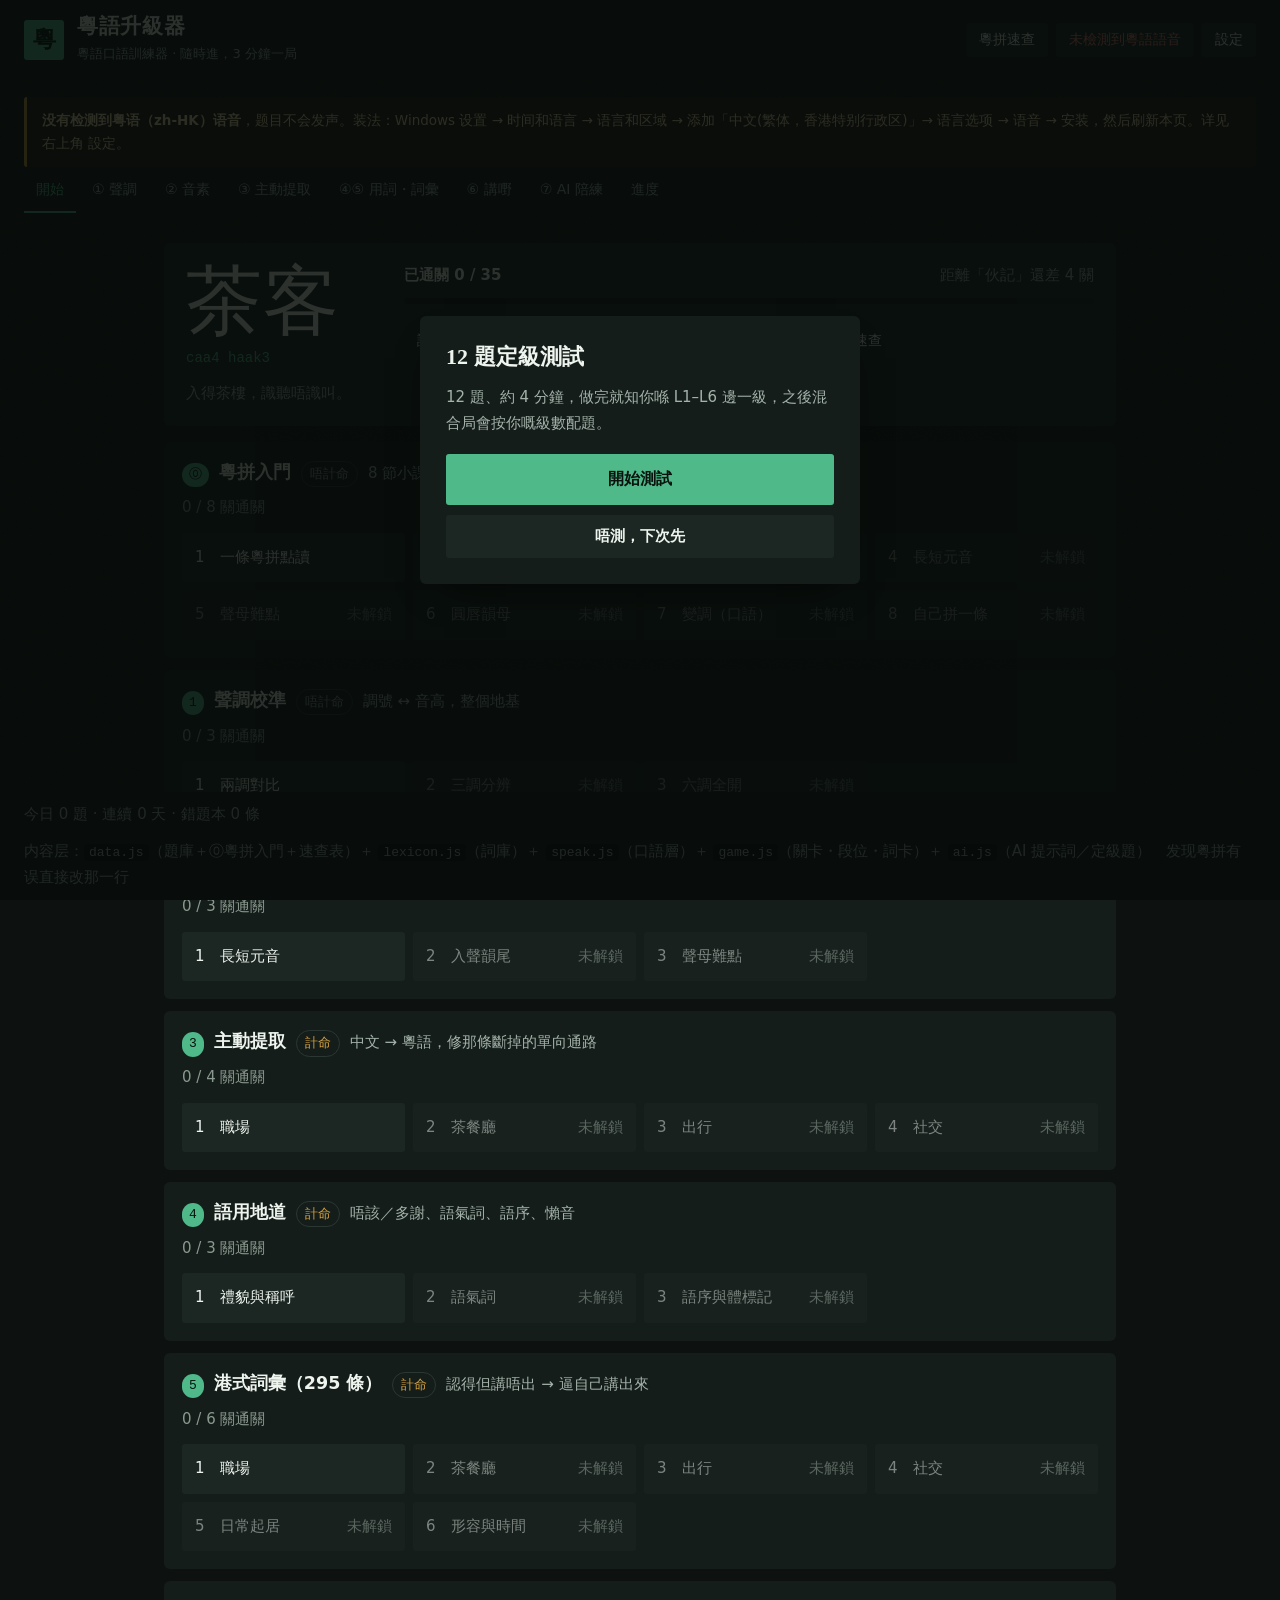
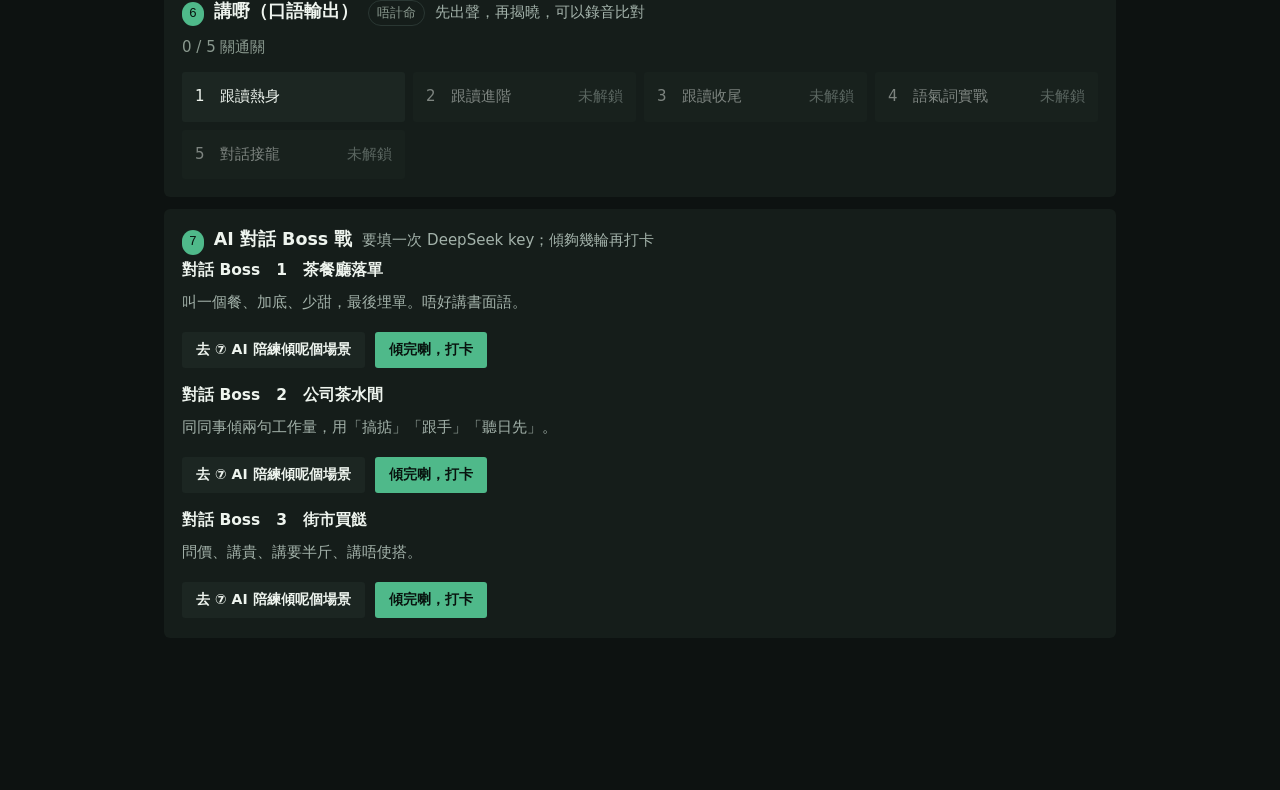
==== commit b75133bf: "Add files via upload" ====
--- a/index.html
+++ b/index.html
@@ -23,6 +23,7 @@
     </div>
   </div>
   <div class="top-right">
+    <button id="btnRef" class="chip" title="粵拼速查：聲母／韻母／六調／入聲／變調，可撳出聲">粵拼速查</button>
     <button id="voiceChip" class="chip" title="点击检测／选择粤语语音">检测语音</button>
     <button id="btnSettings" class="chip">設定</button>
   </div>
@@ -45,7 +46,7 @@
 
 <footer class="foot">
   <span id="footStat"></span>
-  <span class="dim">内容层：<code>data.js</code>（題庫）＋ <code>lexicon.js</code>（詞庫）＋ <code>speak.js</code>（口語層）＋ <code>game.js</code>（關卡・段位・詞卡）＋ <code>ai.js</code>（AI 提示詞／定級題）　发现粤拼有误直接改那一行</span>
+  <span class="dim">内容层：<code>data.js</code>（題庫＋⓪粵拼入門＋速查表）＋ <code>lexicon.js</code>（詞庫）＋ <code>speak.js</code>（口語層）＋ <code>game.js</code>（關卡・段位・詞卡）＋ <code>ai.js</code>（AI 提示詞／定級題）　发现粤拼有误直接改那一行</span>
 </footer>
 
 <!-- 设置面板 -->
@@ -135,6 +136,9 @@
   </div>
 </div>
 
+<!-- 粵拼速查表：任何題目／任何頁面都可以一鍵打開（內容由 app.js 注入） -->
+<div id="refbox" class="refwrap hidden"></div>
+
 <script src="data.js"></script>
 <script src="lexicon.js"></script>
 <script src="speak.js"></script>
--- a/style.css
+++ b/style.css
@@ -173,6 +173,7 @@
 .prompt .jy{font-family:var(--mono);font-size:19px;color:var(--jade);letter-spacing:.03em;margin-top:10px}
 .prompt .zh{font:600 27px/1.5 var(--serif)}
 .prompt .asklbl{font-size:14px;color:var(--dim);margin-bottom:10px}
+.prompt .mean{font-size:15px;color:var(--fg);margin-top:9px;max-width:56ch}
 
 .opts{display:grid;gap:10px;grid-template-columns:1fr 1fr;margin-top:18px}
 .opts.one-col{grid-template-columns:1fr}
@@ -447,3 +448,52 @@
   .hud{font-size:13px;gap:11px}
   .hud .hn{margin-left:0}
 }
+
+/* ---------- ⓪ 粵拼入門（教學頁） ---------- */
+.card.lesson{padding-bottom:16px}
+.lhead{border-bottom:1px solid var(--line);padding-bottom:12px;margin-bottom:4px}
+.lnum{font-family:var(--mono);font-size:13px;color:var(--jade);letter-spacing:.08em}
+.lname{font:600 76px/1.05 var(--serif);margin:6px 0 4px}
+.lsub{font-size:15px}
+.lblock{padding:14px 0 6px;border-bottom:1px dashed var(--line)}
+.lblock:last-of-type{border-bottom:0}
+.lblock h4{font:600 19px/1.4 var(--serif);margin:0 0 7px;color:var(--fg)}
+.lblock p{margin:0 0 10px;font-size:15.5px;line-height:1.75;max-width:60ch;color:var(--fg)}
+.legs{display:flex;flex-wrap:wrap;gap:8px;margin:0 0 6px}
+.leg{display:flex;align-items:baseline;gap:9px;background:var(--panel2);border:1px solid var(--line);color:var(--fg);border-radius:var(--radius-sm);padding:8px 11px;font:inherit;cursor:pointer;transition:var(--t) var(--ease)}
+.leg:hover{background:#22302b;transform:translateY(-1px)}
+.leg .hz{font:600 19px var(--serif)}
+.leg .jy{font-family:var(--mono);font-size:14px;color:var(--jade)}
+.leg .gl{font-size:13.5px}
+
+/* ---------- 粵拼速查表（任何頁面一鍵開） ---------- */
+.refwrap{position:fixed;inset:0;z-index:60;background:rgba(6,10,9,.84);display:flex;justify-content:center;align-items:flex-start;padding:26px 16px;overflow:auto}
+.refcard{background:var(--panel);border:1px solid var(--line);border-radius:var(--radius);box-shadow:var(--shadow);max-width:920px;width:100%;padding:20px 22px 26px}
+.refhead{display:flex;align-items:center;gap:12px;flex-wrap:wrap;border-bottom:1px solid var(--line);padding-bottom:10px;margin-bottom:12px}
+.refhead h3{font:600 26px var(--serif);margin:0}
+.refhead .btn{margin-left:auto}
+.refsteps{margin:0 0 6px;padding-left:20px;font-size:15px;line-height:1.85;color:var(--fg);max-width:70ch}
+.refcard h4{font:600 18px var(--serif);margin:18px 0 4px}
+.refnote{margin:0 0 8px}
+.reftones{display:grid;grid-template-columns:repeat(auto-fit,minmax(150px,1fr));gap:8px}
+.reftone,.refitem{display:flex;align-items:baseline;gap:8px;background:var(--panel2);border:1px solid var(--line);color:var(--fg);border-radius:var(--radius-sm);padding:8px 10px;font:inherit;cursor:pointer;text-align:left;transition:var(--t) var(--ease)}
+.reftone:hover,.refitem:hover{background:#22302b;transform:translateY(-1px)}
+.reftone .tn{font-family:var(--mono);font-size:13px;color:var(--amber)}
+.reftone .hz{font:600 20px var(--serif)}
+.reftone .jy{font-family:var(--mono);font-size:14px;color:var(--jade)}
+.reftone .refc{margin-left:auto;font-size:12.5px}
+.refgrid{display:grid;grid-template-columns:repeat(auto-fill,minmax(146px,1fr));gap:7px}
+.refitem .rk2{font-family:var(--mono);font-size:13px;color:var(--amber);min-width:36px}
+.refitem .jy{font-family:var(--mono);font-size:13.5px;color:var(--jade)}
+.refitem .hz{font:600 15px var(--serif);margin-left:auto}
+.chip.mini{font-family:var(--mono);font-size:12px;padding:5px 10px}
+
+@media (max-width:560px){
+  .lname{font-size:46px}
+  .lblock p{font-size:15px}
+  .qhead{flex-wrap:wrap;gap:6px}
+  .refwrap{padding:12px 8px}
+  .refcard{padding:14px 14px 20px}
+  .refgrid{grid-template-columns:1fr 1fr}
+  .reftones{grid-template-columns:1fr 1fr}
+}
